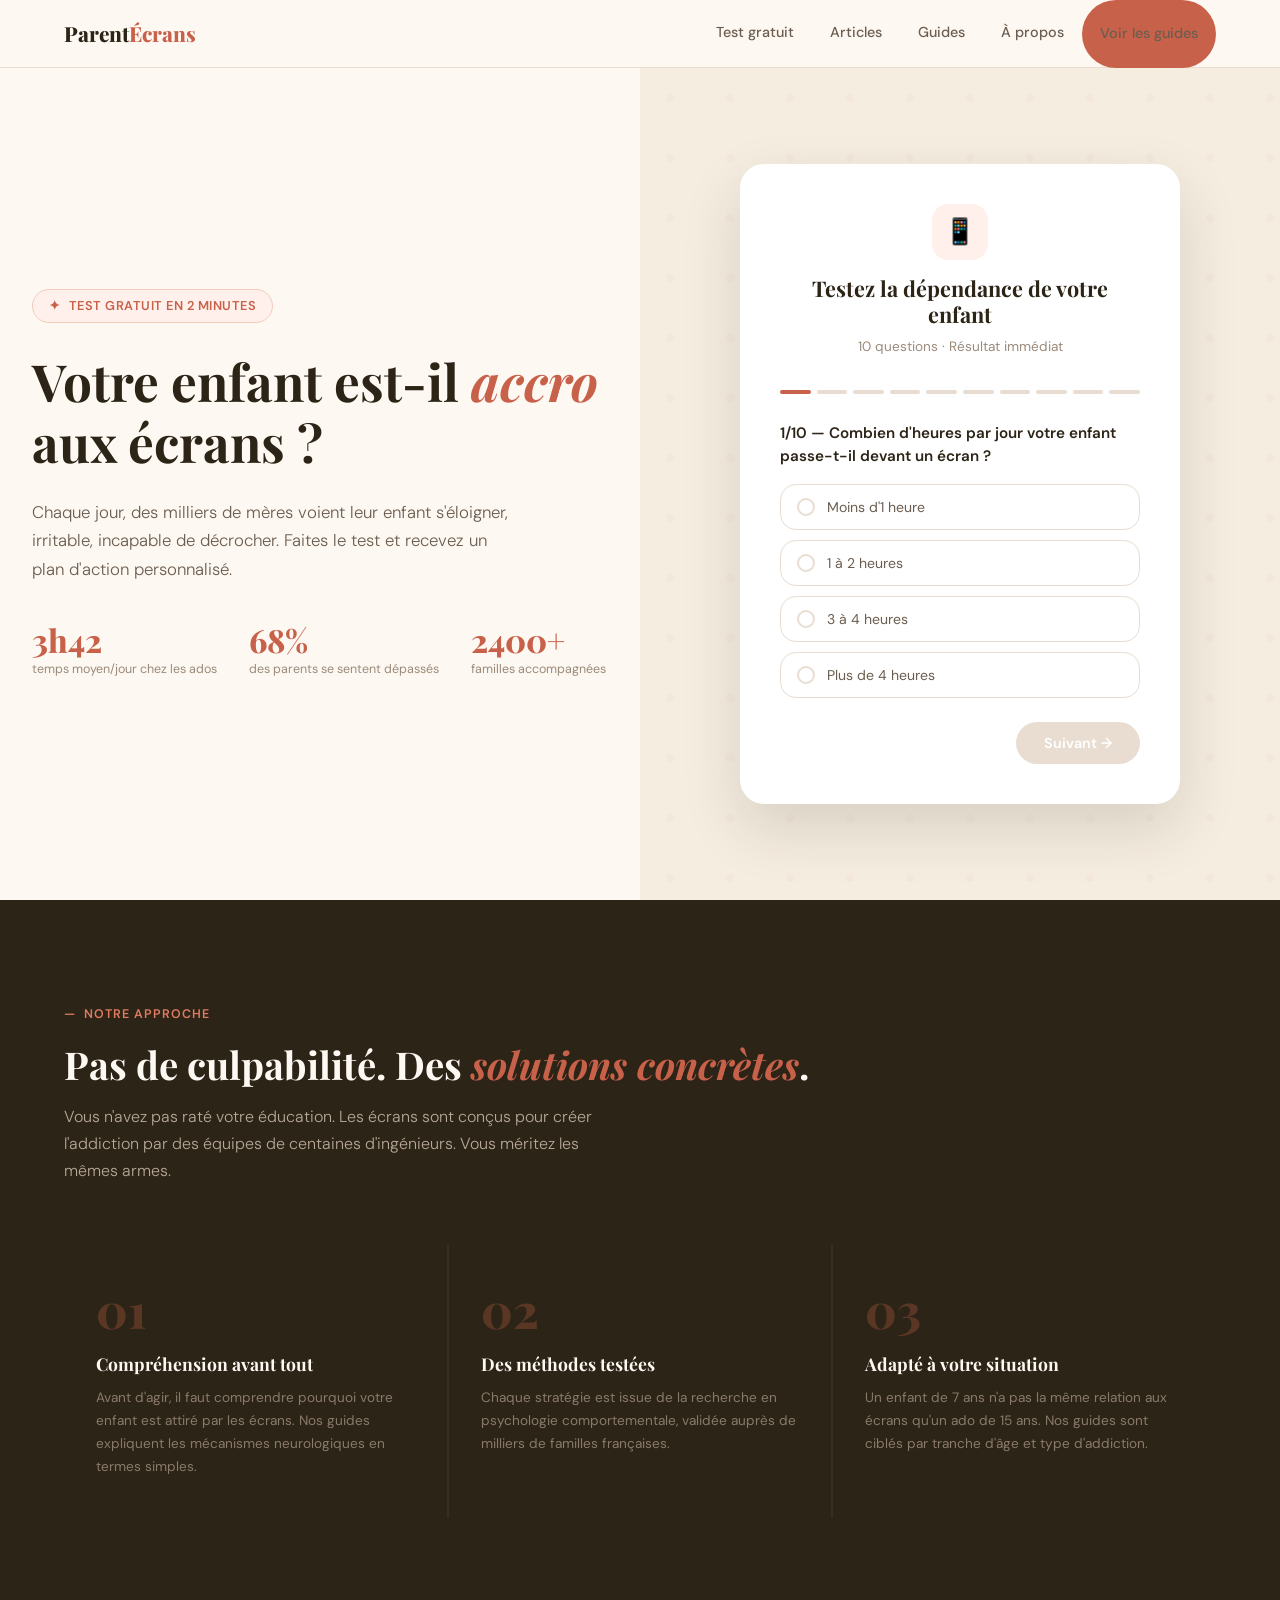
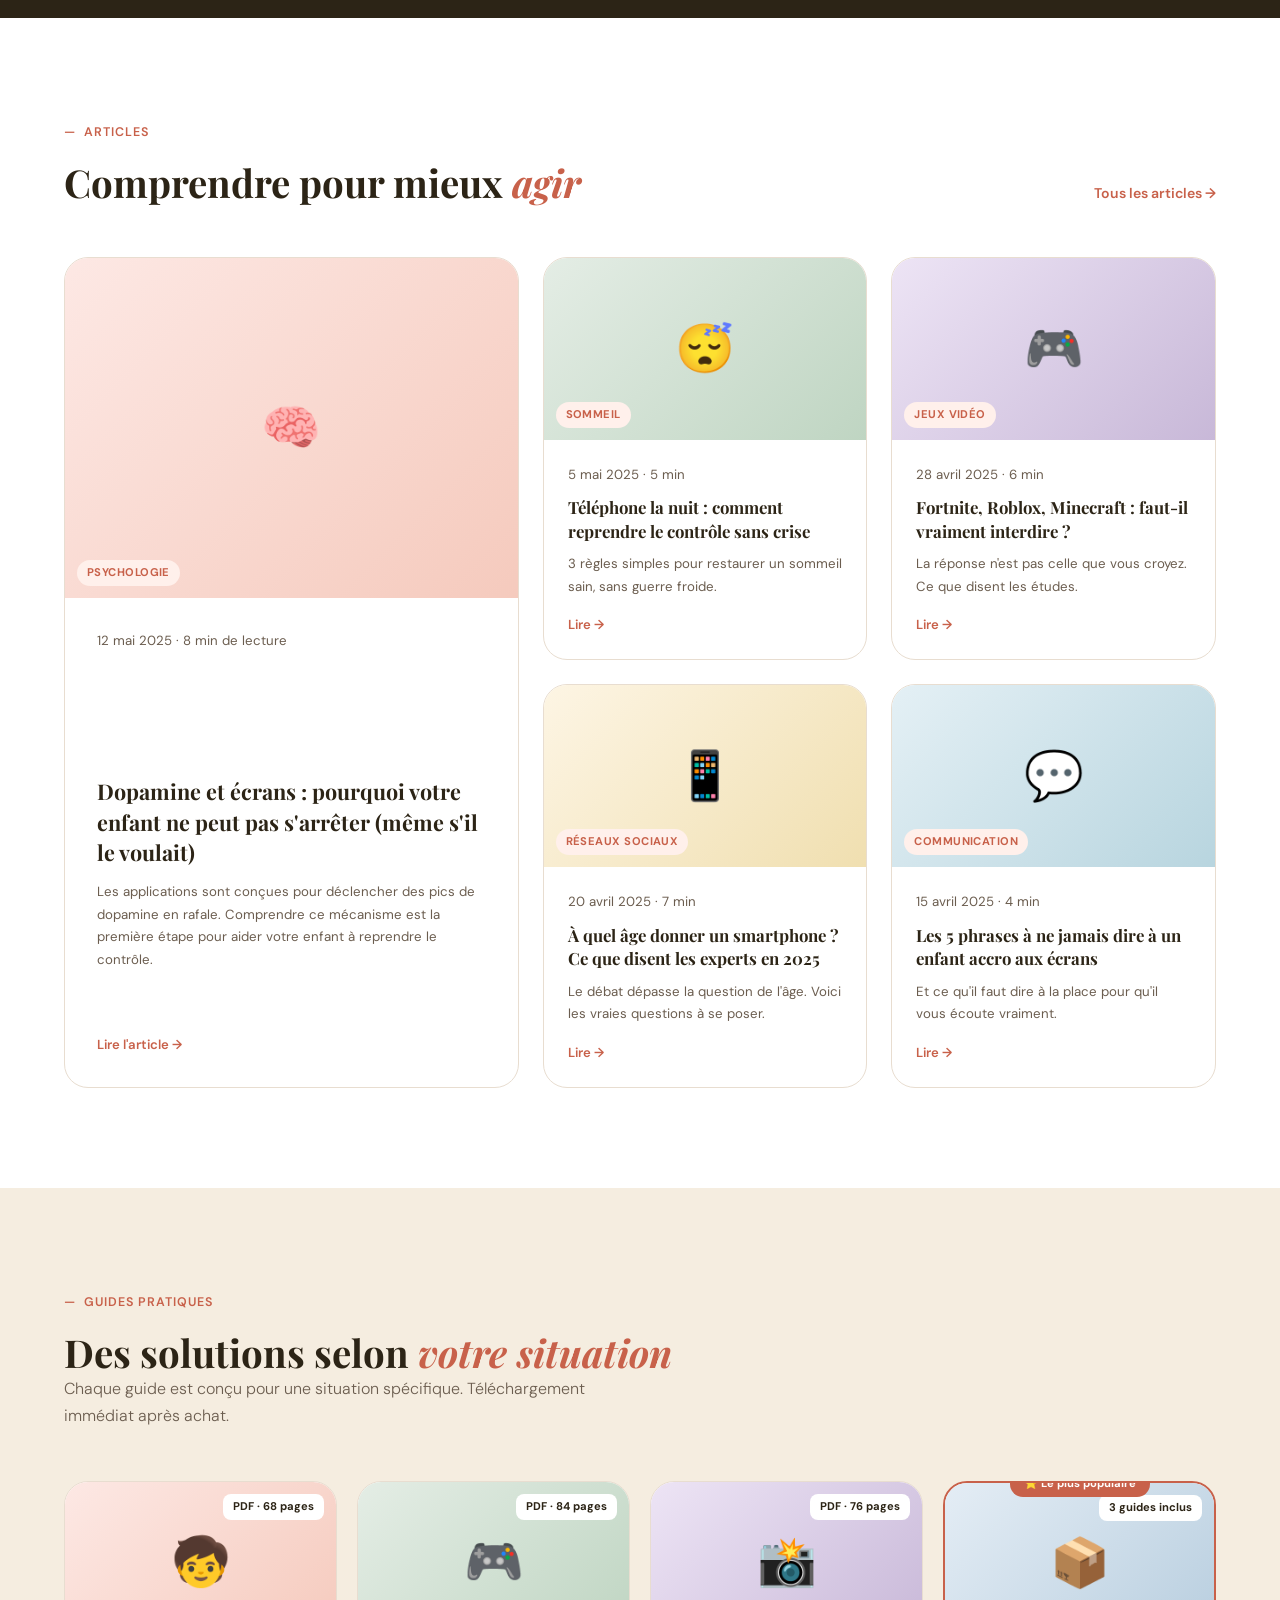
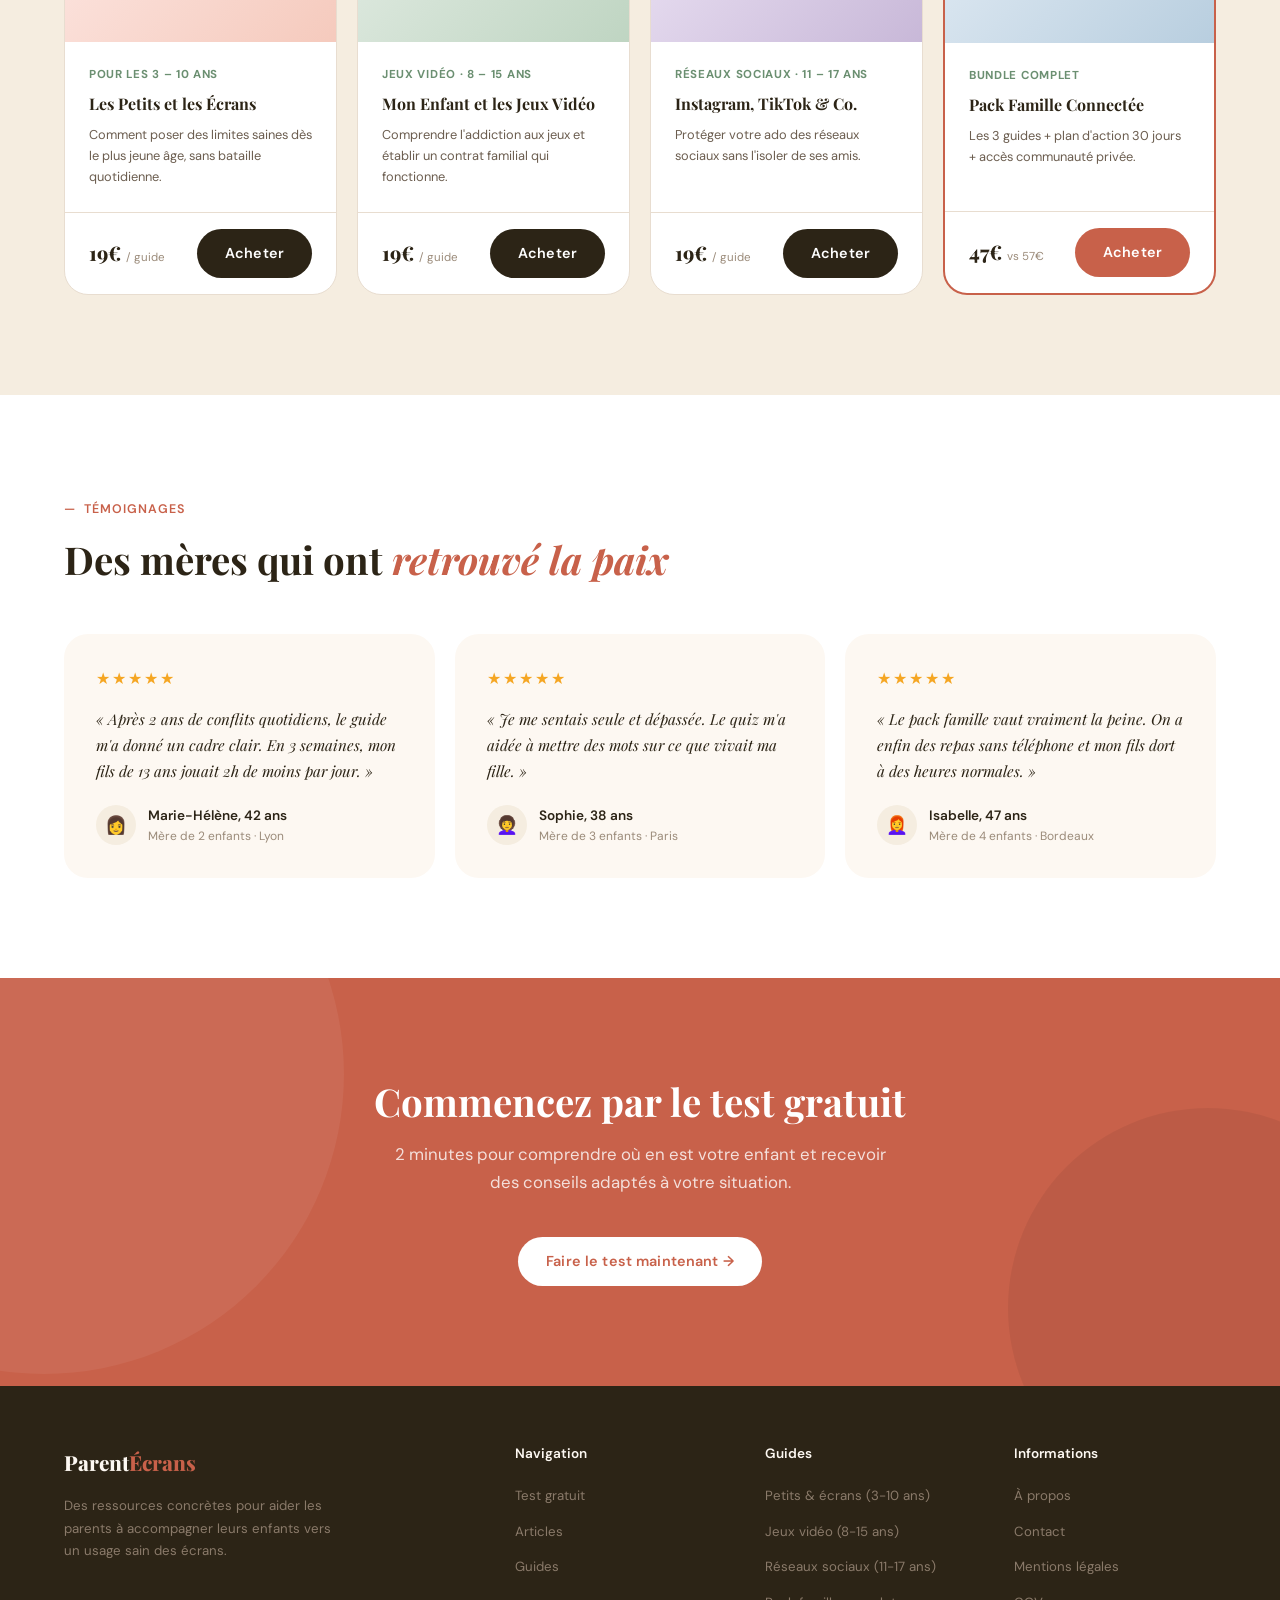
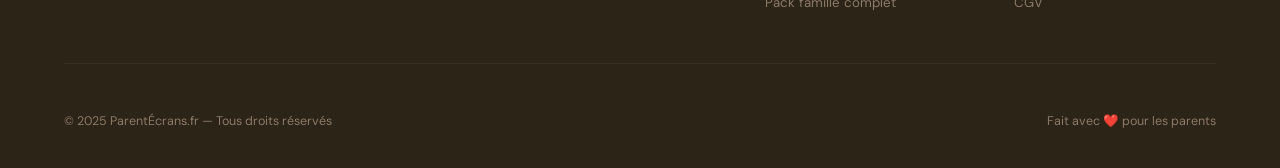
==== parentecrans/index.html @ 890cfe17 "Add files via upload" ====
<!DOCTYPE html>
<html lang="fr">
<head>
  <meta charset="UTF-8">
  <meta name="viewport" content="width=device-width, initial-scale=1.0">
  <title>ParentEcrans.fr – Aidez votre enfant à décrocher des écrans</title>
  <meta name="description" content="Votre enfant passe trop de temps devant les écrans ? Faites le test gratuit et découvrez nos guides pratiques pour retrouver l'équilibre en famille.">
  <link rel="stylesheet" href="css/global.css">
  <link rel="stylesheet" href="css/home.css">
</head>
<body>

<!-- NAV -->
<nav class="nav">
  <a href="index.html" class="nav__logo">Parent<span>Écrans</span></a>
  <ul class="nav__links">
    <li><a href="#quiz">Test gratuit</a></li>
    <li><a href="pages/articles.html">Articles</a></li>
    <li><a href="pages/boutique.html">Guides</a></li>
    <li><a href="pages/a-propos.html">À propos</a></li>
    <li><a href="pages/boutique.html" class="nav__cta">Voir les guides</a></li>
  </ul>
  <button class="nav__burger" aria-label="Menu">
    <span></span><span></span><span></span>
  </button>
</nav>

<!-- HERO -->
<section class="hero" id="quiz">
  <div class="hero__left animate-up">
    <div class="hero__badge">Test gratuit en 2 minutes</div>
    <h1>Votre enfant est-il <em>accro</em> aux écrans ?</h1>
    <p class="hero__sub">Chaque jour, des milliers de mères voient leur enfant s'éloigner, irritable, incapable de décrocher. Faites le test et recevez un plan d'action personnalisé.</p>
    <div class="hero__stats">
      <div>
        <span class="stat__num">3h42</span>
        <span class="stat__label">temps moyen/jour chez les ados</span>
      </div>
      <div>
        <span class="stat__num">68%</span>
        <span class="stat__label">des parents se sentent dépassés</span>
      </div>
      <div>
        <span class="stat__num">2400+</span>
        <span class="stat__label">familles accompagnées</span>
      </div>
    </div>
  </div>

  <div class="hero__right">
    <div class="quiz-card">
      <div class="quiz-card__header">
        <div class="quiz-card__icon">📱</div>
        <h2>Testez la dépendance de votre enfant</h2>
        <p>10 questions · Résultat immédiat</p>
      </div>

      <!-- Progress -->
      <div class="quiz-progress" id="quiz-progress">
        <div class="quiz-progress__bar quiz-progress__bar--active"></div>
        <div class="quiz-progress__bar"></div>
        <div class="quiz-progress__bar"></div>
        <div class="quiz-progress__bar"></div>
        <div class="quiz-progress__bar"></div>
        <div class="quiz-progress__bar"></div>
        <div class="quiz-progress__bar"></div>
        <div class="quiz-progress__bar"></div>
        <div class="quiz-progress__bar"></div>
        <div class="quiz-progress__bar"></div>
      </div>

      <div id="quiz-steps-wrap">

        <!-- Q1 -->
        <div class="quiz-step quiz-step--active" data-q="0">
          <p class="quiz-question">1/10 — Combien d'heures par jour votre enfant passe-t-il devant un écran ?</p>
          <div class="quiz-options">
            <button class="quiz-option" data-score="0"><div class="quiz-option__dot"></div>Moins d'1 heure</button>
            <button class="quiz-option" data-score="1"><div class="quiz-option__dot"></div>1 à 2 heures</button>
            <button class="quiz-option" data-score="2"><div class="quiz-option__dot"></div>3 à 4 heures</button>
            <button class="quiz-option" data-score="3"><div class="quiz-option__dot"></div>Plus de 4 heures</button>
          </div>
          <div class="quiz-nav">
            <span></span>
            <button class="quiz-btn-next" disabled>Suivant →</button>
          </div>
        </div>

        <!-- Q2 -->
        <div class="quiz-step" data-q="1">
          <p class="quiz-question">2/10 — Réagit-il mal (colère, pleurs) quand vous lui demandez d'arrêter ?</p>
          <div class="quiz-options">
            <button class="quiz-option" data-score="0"><div class="quiz-option__dot"></div>Jamais</button>
            <button class="quiz-option" data-score="1"><div class="quiz-option__dot"></div>Parfois</button>
            <button class="quiz-option" data-score="2"><div class="quiz-option__dot"></div>Souvent</button>
            <button class="quiz-option" data-score="3"><div class="quiz-option__dot"></div>Systématiquement</button>
          </div>
          <div class="quiz-nav">
            <button class="quiz-btn-prev">← Retour</button>
            <button class="quiz-btn-next" disabled>Suivant →</button>
          </div>
        </div>

        <!-- Q3 -->
        <div class="quiz-step" data-q="2">
          <p class="quiz-question">3/10 — A-t-il du mal à s'occuper sans écran le week-end ?</p>
          <div class="quiz-options">
            <button class="quiz-option" data-score="0"><div class="quiz-option__dot"></div>Non, il trouve facilement</button>
            <button class="quiz-option" data-score="1"><div class="quiz-option__dot"></div>Un peu, après quelques minutes</button>
            <button class="quiz-option" data-score="2"><div class="quiz-option__dot"></div>Oui, il s'ennuie rapidement</button>
            <button class="quiz-option" data-score="3"><div class="quiz-option__dot"></div>C'est impossible sans conflit</button>
          </div>
          <div class="quiz-nav">
            <button class="quiz-btn-prev">← Retour</button>
            <button class="quiz-btn-next" disabled>Suivant →</button>
          </div>
        </div>

        <!-- Q4 -->
        <div class="quiz-step" data-q="3">
          <p class="quiz-question">4/10 — Son sommeil a-t-il changé depuis qu'il utilise beaucoup les écrans ?</p>
          <div class="quiz-options">
            <button class="quiz-option" data-score="0"><div class="quiz-option__dot"></div>Non, il dort bien</button>
            <button class="quiz-option" data-score="1"><div class="quiz-option__dot"></div>Il se couche un peu plus tard</button>
            <button class="quiz-option" data-score="2"><div class="quiz-option__dot"></div>Il dort mal, se couche trop tard</button>
            <button class="quiz-option" data-score="3"><div class="quiz-option__dot"></div>Il cache son téléphone la nuit</button>
          </div>
          <div class="quiz-nav">
            <button class="quiz-btn-prev">← Retour</button>
            <button class="quiz-btn-next" disabled>Suivant →</button>
          </div>
        </div>

        <!-- Q5 -->
        <div class="quiz-step" data-q="4">
          <p class="quiz-question">5/10 — Utilise-t-il les écrans en cachette ?</p>
          <div class="quiz-options">
            <button class="quiz-option" data-score="0"><div class="quiz-option__dot"></div>Non</button>
            <button class="quiz-option" data-score="1"><div class="quiz-option__dot"></div>Je ne sais pas</button>
            <button class="quiz-option" data-score="2"><div class="quiz-option__dot"></div>Oui, parfois</button>
            <button class="quiz-option" data-score="3"><div class="quiz-option__dot"></div>Oui, souvent</button>
          </div>
          <div class="quiz-nav">
            <button class="quiz-btn-prev">← Retour</button>
            <button class="quiz-btn-next" disabled>Suivant →</button>
          </div>
        </div>

        <!-- Q6 -->
        <div class="quiz-step" data-q="5">
          <p class="quiz-question">6/10 — Ses résultats scolaires ont-ils baissé ?</p>
          <div class="quiz-options">
            <button class="quiz-option" data-score="0"><div class="quiz-option__dot"></div>Non, aucun changement</button>
            <button class="quiz-option" data-score="1"><div class="quiz-option__dot"></div>Légère baisse</button>
            <button class="quiz-option" data-score="2"><div class="quiz-option__dot"></div>Baisse notable</button>
            <button class="quiz-option" data-score="3"><div class="quiz-option__dot"></div>Il ne fait plus ses devoirs</button>
          </div>
          <div class="quiz-nav">
            <button class="quiz-btn-prev">← Retour</button>
            <button class="quiz-btn-next" disabled>Suivant →</button>
          </div>
        </div>

        <!-- Q7 -->
        <div class="quiz-step" data-q="6">
          <p class="quiz-question">7/10 — A-t-il abandonné des activités qu'il aimait ?</p>
          <div class="quiz-options">
            <button class="quiz-option" data-score="0"><div class="quiz-option__dot"></div>Non</button>
            <button class="quiz-option" data-score="1"><div class="quiz-option__dot"></div>Un peu moins d'activités</button>
            <button class="quiz-option" data-score="2"><div class="quiz-option__dot"></div>Oui, plusieurs abandonnées</button>
            <button class="quiz-option" data-score="3"><div class="quiz-option__dot"></div>Il ne fait plus que les écrans</button>
          </div>
          <div class="quiz-nav">
            <button class="quiz-btn-prev">← Retour</button>
            <button class="quiz-btn-next" disabled>Suivant →</button>
          </div>
        </div>

        <!-- Q8 -->
        <div class="quiz-step" data-q="7">
          <p class="quiz-question">8/10 — Son humeur est-elle influencée par le temps d'écran ?</p>
          <div class="quiz-options">
            <button class="quiz-option" data-score="0"><div class="quiz-option__dot"></div>Non</button>
            <button class="quiz-option" data-score="1"><div class="quiz-option__dot"></div>Légèrement</button>
            <button class="quiz-option" data-score="2"><div class="quiz-option__dot"></div>Oui, irritable sans écran</button>
            <button class="quiz-option" data-score="3"><div class="quiz-option__dot"></div>Anxieux ou déprimé sans écran</button>
          </div>
          <div class="quiz-nav">
            <button class="quiz-btn-prev">← Retour</button>
            <button class="quiz-btn-next" disabled>Suivant →</button>
          </div>
        </div>

        <!-- Q9 -->
        <div class="quiz-step" data-q="8">
          <p class="quiz-question">9/10 — Avez-vous essayé de limiter le temps d'écran sans succès ?</p>
          <div class="quiz-options">
            <button class="quiz-option" data-score="0"><div class="quiz-option__dot"></div>Non, pas nécessaire</button>
            <button class="quiz-option" data-score="1"><div class="quiz-option__dot"></div>Oui, avec quelques tensions</button>
            <button class="quiz-option" data-score="2"><div class="quiz-option__dot"></div>Oui, sans succès durable</button>
            <button class="quiz-option" data-score="3"><div class="quiz-option__dot"></div>Oui, c'est devenu invivable</button>
          </div>
          <div class="quiz-nav">
            <button class="quiz-btn-prev">← Retour</button>
            <button class="quiz-btn-next" disabled>Suivant →</button>
          </div>
        </div>

        <!-- Q10 -->
        <div class="quiz-step" data-q="9">
          <p class="quiz-question">10/10 — Quel âge a votre enfant ?</p>
          <div class="quiz-options">
            <button class="quiz-option" data-score="0"><div class="quiz-option__dot"></div>Moins de 6 ans</button>
            <button class="quiz-option" data-score="1"><div class="quiz-option__dot"></div>6 à 10 ans</button>
            <button class="quiz-option" data-score="1"><div class="quiz-option__dot"></div>11 à 14 ans</button>
            <button class="quiz-option" data-score="1"><div class="quiz-option__dot"></div>15 ans et plus</button>
          </div>
          <div class="quiz-nav">
            <button class="quiz-btn-prev">← Retour</button>
            <button class="quiz-btn-next" disabled>Voir mon résultat →</button>
          </div>
        </div>

      </div><!-- /quiz-steps-wrap -->

      <!-- EMAIL STEP -->
      <div class="quiz-email" id="quiz-email-step">
        <div class="quiz-result-preview">
          <div class="quiz-result-preview__level">
            <div class="result-dot" id="result-dot"></div>
            <span class="result-label" id="result-label"></span>
          </div>
          <p class="result-desc" id="result-desc"></p>
        </div>
        <label class="quiz-email__label">Recevez votre analyse complète + conseils personnalisés</label>
        <input type="email" class="quiz-email__input" id="quiz-email-input" placeholder="votre@email.fr">
        <button class="quiz-btn-submit" onclick="submitQuizEmail()">Recevoir mon résultat gratuit →</button>
        <p class="quiz-privacy">🔒 Vos données sont protégées. Zéro spam, désabonnement en 1 clic.</p>
      </div>

      <!-- SUCCESS -->
      <div class="quiz-success" id="quiz-success">
        <div class="quiz-success__icon">✉️</div>
        <h3>C'est parti !</h3>
        <p>Votre résultat est en route. Vérifiez votre boîte mail dans quelques instants.</p>
      </div>

    </div><!-- /quiz-card -->
  </div><!-- /hero__right -->
</section>

<!-- POURQUOI NOUS -->
<section class="section section--dark">
  <div class="section-label" style="color:var(--terracotta-light)">Notre approche</div>
  <h2 style="color:var(--cream);margin-bottom:16px;">Pas de culpabilité. Des <em>solutions concrètes</em>.</h2>
  <p class="section-intro" style="color:#B8A898;margin-bottom:0;">Vous n'avez pas raté votre éducation. Les écrans sont conçus pour créer l'addiction par des équipes de centaines d'ingénieurs. Vous méritez les mêmes armes.</p>
  <div class="why__grid">
    <div class="why__item">
      <div class="why__num">01</div>
      <h3>Compréhension avant tout</h3>
      <p>Avant d'agir, il faut comprendre pourquoi votre enfant est attiré par les écrans. Nos guides expliquent les mécanismes neurologiques en termes simples.</p>
    </div>
    <div class="why__item">
      <div class="why__num">02</div>
      <h3>Des méthodes testées</h3>
      <p>Chaque stratégie est issue de la recherche en psychologie comportementale, validée auprès de milliers de familles françaises.</p>
    </div>
    <div class="why__item">
      <div class="why__num">03</div>
      <h3>Adapté à votre situation</h3>
      <p>Un enfant de 7 ans n'a pas la même relation aux écrans qu'un ado de 15 ans. Nos guides sont ciblés par tranche d'âge et type d'addiction.</p>
    </div>
  </div>
</section>

<!-- ARTICLES -->
<section class="section section--white">
  <div class="section__header">
    <div>
      <div class="section-label">Articles</div>
      <h2>Comprendre pour mieux <em>agir</em></h2>
    </div>
    <a href="pages/articles.html" class="see-all">Tous les articles →</a>
  </div>
  <div class="articles__grid">
    <a class="article-card article-card--featured" href="#">
      <div class="article-card__img" style="background:linear-gradient(135deg,#FDE8E4,#F5CABD);">
        🧠
        <span class="tag">Psychologie</span>
      </div>
      <div class="article-card__body">
        <p class="article-card__meta">12 mai 2025 · 8 min de lecture</p>
        <h3>Dopamine et écrans : pourquoi votre enfant ne peut pas s'arrêter (même s'il le voulait)</h3>
        <p>Les applications sont conçues pour déclencher des pics de dopamine en rafale. Comprendre ce mécanisme est la première étape pour aider votre enfant à reprendre le contrôle.</p>
        <span class="article-card__read">Lire l'article →</span>
      </div>
    </a>
    <a class="article-card" href="#">
      <div class="article-card__img" style="background:linear-gradient(135deg,#E4EDE5,#BFD5C2);">
        😴<span class="tag">Sommeil</span>
      </div>
      <div class="article-card__body">
        <p class="article-card__meta">5 mai 2025 · 5 min</p>
        <h3>Téléphone la nuit : comment reprendre le contrôle sans crise</h3>
        <p>3 règles simples pour restaurer un sommeil sain, sans guerre froide.</p>
        <span class="article-card__read">Lire →</span>
      </div>
    </a>
    <a class="article-card" href="#">
      <div class="article-card__img" style="background:linear-gradient(135deg,#EDE4F5,#C8B8D8);">
        🎮<span class="tag">Jeux vidéo</span>
      </div>
      <div class="article-card__body">
        <p class="article-card__meta">28 avril 2025 · 6 min</p>
        <h3>Fortnite, Roblox, Minecraft : faut-il vraiment interdire ?</h3>
        <p>La réponse n'est pas celle que vous croyez. Ce que disent les études.</p>
        <span class="article-card__read">Lire →</span>
      </div>
    </a>
    <a class="article-card" href="#">
      <div class="article-card__img" style="background:linear-gradient(135deg,#FDF5E4,#F0DFB0);">
        📱<span class="tag">Réseaux sociaux</span>
      </div>
      <div class="article-card__body">
        <p class="article-card__meta">20 avril 2025 · 7 min</p>
        <h3>À quel âge donner un smartphone ? Ce que disent les experts en 2025</h3>
        <p>Le débat dépasse la question de l'âge. Voici les vraies questions à se poser.</p>
        <span class="article-card__read">Lire →</span>
      </div>
    </a>
    <a class="article-card" href="#">
      <div class="article-card__img" style="background:linear-gradient(135deg,#E4F0F5,#B8D5DF);">
        💬<span class="tag">Communication</span>
      </div>
      <div class="article-card__body">
        <p class="article-card__meta">15 avril 2025 · 4 min</p>
        <h3>Les 5 phrases à ne jamais dire à un enfant accro aux écrans</h3>
        <p>Et ce qu'il faut dire à la place pour qu'il vous écoute vraiment.</p>
        <span class="article-card__read">Lire →</span>
      </div>
    </a>
  </div>
</section>

<!-- GUIDES -->
<section class="section section--warm">
  <div class="section-label">Guides pratiques</div>
  <h2>Des solutions selon <em>votre situation</em></h2>
  <p class="section-intro">Chaque guide est conçu pour une situation spécifique. Téléchargement immédiat après achat.</p>
  <div class="guides__grid">
    <div class="guide-card">
      <div class="guide-card__cover guide-card__cover--1">
        🧒
        <span class="guide-card__badge">PDF · 68 pages</span>
      </div>
      <div class="guide-card__body">
        <div class="guide-card__level">Pour les 3 – 10 ans</div>
        <h3>Les Petits et les Écrans</h3>
        <p>Comment poser des limites saines dès le plus jeune âge, sans bataille quotidienne.</p>
      </div>
      <div class="guide-card__footer">
        <div class="guide-card__price">19€ <small>/ guide</small></div>
        <a href="VOTRE_LIEN_STRIPE_GUIDE1" class="btn btn-dark">Acheter</a>
      </div>
    </div>
    <div class="guide-card">
      <div class="guide-card__cover guide-card__cover--2">
        🎮
        <span class="guide-card__badge">PDF · 84 pages</span>
      </div>
      <div class="guide-card__body">
        <div class="guide-card__level">Jeux vidéo · 8 – 15 ans</div>
        <h3>Mon Enfant et les Jeux Vidéo</h3>
        <p>Comprendre l'addiction aux jeux et établir un contrat familial qui fonctionne.</p>
      </div>
      <div class="guide-card__footer">
        <div class="guide-card__price">19€ <small>/ guide</small></div>
        <a href="VOTRE_LIEN_STRIPE_GUIDE2" class="btn btn-dark">Acheter</a>
      </div>
    </div>
    <div class="guide-card">
      <div class="guide-card__cover guide-card__cover--3">
        📸
        <span class="guide-card__badge">PDF · 76 pages</span>
      </div>
      <div class="guide-card__body">
        <div class="guide-card__level">Réseaux sociaux · 11 – 17 ans</div>
        <h3>Instagram, TikTok & Co.</h3>
        <p>Protéger votre ado des réseaux sociaux sans l'isoler de ses amis.</p>
      </div>
      <div class="guide-card__footer">
        <div class="guide-card__price">19€ <small>/ guide</small></div>
        <a href="VOTRE_LIEN_STRIPE_GUIDE3" class="btn btn-dark">Acheter</a>
      </div>
    </div>
    <div class="guide-card guide-card--featured">
      <div class="guide-card__cover guide-card__cover--4">
        📦
        <span class="guide-card__badge">3 guides inclus</span>
      </div>
      <div class="guide-card__body">
        <div class="guide-card__level">Bundle complet</div>
        <h3>Pack Famille Connectée</h3>
        <p>Les 3 guides + plan d'action 30 jours + accès communauté privée.</p>
      </div>
      <div class="guide-card__footer">
        <div class="guide-card__price">47€ <small>vs 57€</small></div>
        <a href="VOTRE_LIEN_STRIPE_BUNDLE" class="btn btn-primary">Acheter</a>
      </div>
    </div>
  </div>
</section>

<!-- TÉMOIGNAGES -->
<section class="section section--white">
  <div class="section-label">Témoignages</div>
  <h2>Des mères qui ont <em>retrouvé la paix</em></h2>
  <div class="testimonials__grid">
    <div class="testi-card">
      <div class="testi-card__stars">★★★★★</div>
      <p class="testi-card__text">« Après 2 ans de conflits quotidiens, le guide m'a donné un cadre clair. En 3 semaines, mon fils de 13 ans jouait 2h de moins par jour. »</p>
      <div class="testi-card__author">
        <div class="testi-card__avatar">👩</div>
        <div>
          <div class="testi-card__name">Marie-Hélène, 42 ans</div>
          <div class="testi-card__info">Mère de 2 enfants · Lyon</div>
        </div>
      </div>
    </div>
    <div class="testi-card">
      <div class="testi-card__stars">★★★★★</div>
      <p class="testi-card__text">« Je me sentais seule et dépassée. Le quiz m'a aidée à mettre des mots sur ce que vivait ma fille. »</p>
      <div class="testi-card__author">
        <div class="testi-card__avatar">👩‍🦱</div>
        <div>
          <div class="testi-card__name">Sophie, 38 ans</div>
          <div class="testi-card__info">Mère de 3 enfants · Paris</div>
        </div>
      </div>
    </div>
    <div class="testi-card">
      <div class="testi-card__stars">★★★★★</div>
      <p class="testi-card__text">« Le pack famille vaut vraiment la peine. On a enfin des repas sans téléphone et mon fils dort à des heures normales. »</p>
      <div class="testi-card__author">
        <div class="testi-card__avatar">👩‍🦰</div>
        <div>
          <div class="testi-card__name">Isabelle, 47 ans</div>
          <div class="testi-card__info">Mère de 4 enfants · Bordeaux</div>
        </div>
      </div>
    </div>
  </div>
</section>

<!-- CTA FINAL -->
<section class="cta-final">
  <h2>Commencez par le test gratuit</h2>
  <p>2 minutes pour comprendre où en est votre enfant et recevoir des conseils adaptés à votre situation.</p>
  <a href="#quiz" class="btn btn-white">Faire le test maintenant →</a>
</section>

<!-- FOOTER -->
<footer class="footer">
  <div class="footer__top">
    <div class="footer__brand">
      <a href="index.html" class="footer__logo">Parent<span>Écrans</span></a>
      <p>Des ressources concrètes pour aider les parents à accompagner leurs enfants vers un usage sain des écrans.</p>
    </div>
    <div class="footer__col">
      <h4>Navigation</h4>
      <ul>
        <li><a href="#quiz">Test gratuit</a></li>
        <li><a href="pages/articles.html">Articles</a></li>
        <li><a href="pages/boutique.html">Guides</a></li>
      </ul>
    </div>
    <div class="footer__col">
      <h4>Guides</h4>
      <ul>
        <li><a href="#">Petits & écrans (3-10 ans)</a></li>
        <li><a href="#">Jeux vidéo (8-15 ans)</a></li>
        <li><a href="#">Réseaux sociaux (11-17 ans)</a></li>
        <li><a href="#">Pack famille complet</a></li>
      </ul>
    </div>
    <div class="footer__col">
      <h4>Informations</h4>
      <ul>
        <li><a href="pages/a-propos.html">À propos</a></li>
        <li><a href="pages/contact.html">Contact</a></li>
        <li><a href="#">Mentions légales</a></li>
        <li><a href="#">CGV</a></li>
      </ul>
    </div>
  </div>
  <div class="footer__bottom">
    <span>© 2025 ParentÉcrans.fr — Tous droits réservés</span>
    <span>Fait avec ❤️ pour les parents</span>
  </div>
</footer>

<script src="js/main.js"></script>
</body>
</html>
---- parentecrans/css/global.css ----
/* ============================================================
   GLOBAL.CSS — ParentEcrans.fr
   Variables, reset, typographie, nav, footer, utilitaires
   ============================================================ */

@import url('https://fonts.googleapis.com/css2?family=Playfair+Display:ital,wght@0,600;0,800;1,600&family=DM+Sans:wght@300;400;500;600&display=swap');

/* ── VARIABLES ── */
:root {
  --cream:            #FDF8F2;
  --warm:             #F5EDE0;
  --terracotta:       #C8614A;
  --terracotta-light: #E07B62;
  --sage:             #6B8F71;
  --sage-light:       #8FAF95;
  --dark:             #2C2416;
  --mid:              #6B5D4F;
  --light-text:       #9B8B7A;
  --border:           #E8DDD0;

  --font-display: 'Playfair Display', serif;
  --font-body:    'DM Sans', sans-serif;

  --radius-sm:  8px;
  --radius-md:  16px;
  --radius-lg:  24px;
  --radius-xl:  32px;
  --radius-pill: 100px;

  --shadow-sm:  0 4px 12px rgba(44,36,22,.06);
  --shadow-md:  0 12px 32px rgba(44,36,22,.10);
  --shadow-lg:  0 24px 60px rgba(44,36,22,.14);

  --transition: 0.2s ease;
}

/* ── RESET ── */
*, *::before, *::after { margin: 0; padding: 0; box-sizing: border-box; }

html { scroll-behavior: smooth; }

body {
  font-family: var(--font-body);
  background: var(--cream);
  color: var(--dark);
  line-height: 1.6;
  overflow-x: hidden;
}

img { display: block; max-width: 100%; }
a { text-decoration: none; color: inherit; }
button { cursor: pointer; font-family: var(--font-body); }
ul, ol { list-style: none; }

/* ── TYPOGRAPHIE ── */
h1, h2, h3, h4 {
  font-family: var(--font-display);
  line-height: 1.2;
  color: var(--dark);
}

h1 { font-size: clamp(2.2rem, 4vw, 3.4rem); }
h2 { font-size: clamp(1.8rem, 3vw, 2.6rem); }
h3 { font-size: clamp(1rem, 2vw, 1.2rem); }

em { color: var(--terracotta); font-style: italic; }

/* ── UTILITAIRES ── */
.section-label {
  display: inline-flex;
  align-items: center;
  gap: 8px;
  color: var(--terracotta);
  font-size: 0.78rem;
  font-weight: 600;
  letter-spacing: 0.08em;
  text-transform: uppercase;
  margin-bottom: 16px;
}
.section-label::before { content: "—"; }

.section-intro {
  font-size: 1rem;
  color: var(--mid);
  line-height: 1.7;
  max-width: 560px;
  font-weight: 300;
}

.tag {
  display: inline-block;
  background: #FFF0EB;
  color: var(--terracotta);
  font-size: 0.7rem;
  font-weight: 700;
  padding: 4px 10px;
  border-radius: var(--radius-pill);
  letter-spacing: 0.04em;
  text-transform: uppercase;
}

/* ── BOUTONS ── */
.btn {
  display: inline-block;
  padding: 13px 28px;
  border-radius: var(--radius-pill);
  font-size: 0.9rem;
  font-weight: 600;
  border: none;
  transition: background var(--transition), transform var(--transition), box-shadow var(--transition);
  letter-spacing: 0.01em;
}
.btn:hover { transform: translateY(-2px); }

.btn-primary {
  background: var(--terracotta);
  color: white;
}
.btn-primary:hover {
  background: var(--terracotta-light);
  box-shadow: 0 8px 24px rgba(200,97,74,.35);
}

.btn-dark {
  background: var(--dark);
  color: white;
}
.btn-dark:hover { background: var(--terracotta); }

.btn-outline {
  background: transparent;
  color: white;
  border: 2px solid rgba(255,255,255,.4);
}
.btn-outline:hover { border-color: white; }

.btn-white {
  background: white;
  color: var(--terracotta);
}
.btn-white:hover {
  transform: translateY(-2px);
  box-shadow: 0 12px 32px rgba(0,0,0,.2);
}

/* ── NAV ── */
.nav {
  position: fixed;
  top: 0;
  width: 100%;
  z-index: 100;
  background: rgba(253,248,242,.92);
  backdrop-filter: blur(12px);
  border-bottom: 1px solid var(--border);
  padding: 0 5%;
  display: flex;
  align-items: center;
  justify-content: space-between;
  height: 68px;
  transition: box-shadow var(--transition);
}
.nav.scrolled { box-shadow: var(--shadow-sm); }

.nav__logo {
  font-family: var(--font-display);
  font-size: 1.3rem;
  font-weight: 800;
  color: var(--dark);
}
.nav__logo span { color: var(--terracotta); }

.nav__links {
  display: flex;
  gap: 0;
  align-items: center;
  height: 68px;
}
.nav__links li { height: 100%; display: flex; align-items: center; }

.nav__links a {
  color: var(--mid);
  font-size: 0.9rem;
  font-weight: 500;
  padding: 0 18px;
  height: 100%;
  display: flex;
  align-items: center;
  border-bottom: 2px solid transparent;
  transition: color var(--transition), border-color var(--transition);
}
.nav__links a:hover,
.nav__links a.active {
  color: var(--terracotta);
  border-bottom-color: var(--terracotta);
}

.nav__cta {
  background: var(--terracotta);
  color: white;
  padding: 10px 22px;
  border-radius: var(--radius-pill);
  font-size: 0.88rem;
  font-weight: 600;
  margin-left: 16px;
  transition: background var(--transition);
  border-bottom: none !important;
}
.nav__cta:hover { background: var(--terracotta-light) !important; color: white !important; }

.nav__burger {
  display: none;
  flex-direction: column;
  gap: 5px;
  background: none;
  border: none;
  padding: 4px;
}
.nav__burger span {
  display: block;
  width: 24px;
  height: 2px;
  background: var(--dark);
  transition: all var(--transition);
}

/* ── FOOTER ── */
.footer {
  background: var(--dark);
  color: #8A7A6A;
  padding: 60px 5% 36px;
}
.footer__top {
  display: grid;
  grid-template-columns: 2fr 1fr 1fr 1fr;
  gap: 48px;
  margin-bottom: 48px;
  padding-bottom: 48px;
  border-bottom: 1px solid #3A2E22;
}
.footer__brand p {
  font-size: 0.83rem;
  line-height: 1.7;
  max-width: 280px;
  margin-top: 16px;
}
.footer__logo {
  font-family: var(--font-display);
  font-size: 1.3rem;
  font-weight: 800;
  color: var(--cream);
}
.footer__logo span { color: var(--terracotta); }

.footer__col h4 {
  color: var(--cream);
  font-size: 0.85rem;
  font-weight: 600;
  font-family: var(--font-body);
  margin-bottom: 20px;
}
.footer__col ul {
  display: flex;
  flex-direction: column;
  gap: 10px;
}
.footer__col a {
  color: #8A7A6A;
  font-size: 0.83rem;
  transition: color var(--transition);
}
.footer__col a:hover { color: var(--cream); }

.footer__bottom {
  display: flex;
  justify-content: space-between;
  align-items: center;
  font-size: 0.78rem;
}

/* ── SECTIONS COMMUNES ── */
.section { padding: 100px 5%; }
.section--warm { background: var(--warm); }
.section--dark { background: var(--dark); }
.section--white { background: white; }

.section__header {
  display: flex;
  justify-content: space-between;
  align-items: flex-end;
  margin-bottom: 52px;
}
.section__header--center { text-align: center; justify-content: center; flex-direction: column; align-items: center; }

.see-all {
  color: var(--terracotta);
  font-size: 0.88rem;
  font-weight: 600;
  display: flex;
  align-items: center;
  gap: 6px;
  border-bottom: 1px solid transparent;
  transition: border-color var(--transition);
}
.see-all:hover { border-bottom-color: var(--terracotta); }

/* ── RESPONSIVE GLOBAL ── */
@media (max-width: 1024px) {
  .footer__top { grid-template-columns: 1fr 1fr; }
}

@media (max-width: 768px) {
  .nav__links { display: none; }
  .nav__burger { display: flex; }
  .section { padding: 70px 5%; }
  .footer__top { grid-template-columns: 1fr; gap: 32px; }
  .footer__bottom { flex-direction: column; gap: 8px; text-align: center; }
}

/* ── MOBILE NAV OPEN ── */
.nav__links.open {
  display: flex;
  flex-direction: column;
  position: fixed;
  top: 68px;
  left: 0;
  right: 0;
  background: var(--cream);
  padding: 20px 5%;
  border-bottom: 1px solid var(--border);
  height: auto;
  gap: 0;
  z-index: 99;
  box-shadow: var(--shadow-md);
}
.nav__links.open li { height: auto; }
.nav__links.open a {
  padding: 14px 0;
  border-bottom: 1px solid var(--border);
  width: 100%;
  height: auto;
}
.nav__links.open a:last-child { border-bottom: none; }
.nav__cta { margin-left: 0; }

/* ── ANIMATIONS ── */
@keyframes fadeUp {
  from { opacity: 0; transform: translateY(24px); }
  to   { opacity: 1; transform: translateY(0); }
}
@keyframes fadeIn {
  from { opacity: 0; }
  to   { opacity: 1; }
}

.animate-up { animation: fadeUp 0.6s ease forwards; }
.animate-in { animation: fadeIn 0.4s ease forwards; }
---- parentecrans/css/home.css ----
/* ============================================================
   HOME.CSS — Styles spécifiques à index.html
   ============================================================ */

/* ── HERO ── */
.hero {
  display: grid;
  grid-template-columns: 1fr 1fr;
  min-height: 100vh;
  padding-top: 68px;
}

.hero__left {
  padding: 80px 5% 80px 5%;
  display: flex;
  flex-direction: column;
  justify-content: center;
}

.hero__badge {
  display: inline-flex;
  align-items: center;
  gap: 8px;
  background: #FFF0EB;
  border: 1px solid #F5CABD;
  color: var(--terracotta);
  font-size: 0.8rem;
  font-weight: 600;
  padding: 6px 16px;
  border-radius: var(--radius-pill);
  margin-bottom: 28px;
  width: fit-content;
  letter-spacing: 0.04em;
  text-transform: uppercase;
}
.hero__badge::before { content: "✦"; }

.hero__left h1 { margin-bottom: 24px; }

.hero__sub {
  font-size: 1.05rem;
  color: var(--mid);
  line-height: 1.7;
  max-width: 480px;
  margin-bottom: 40px;
  font-weight: 300;
}

.hero__stats {
  display: flex;
  gap: 32px;
  margin-bottom: 0;
}
.stat__num {
  font-family: var(--font-display);
  font-size: 2rem;
  font-weight: 800;
  color: var(--terracotta);
  line-height: 1;
  display: block;
}
.stat__label {
  font-size: 0.78rem;
  color: var(--light-text);
  margin-top: 4px;
  display: block;
}

.hero__right {
  background: var(--warm);
  display: flex;
  align-items: center;
  justify-content: center;
  padding: 80px 5%;
  position: relative;
}
.hero__right::before {
  content: '';
  position: absolute;
  inset: 0;
  background: url("data:image/svg+xml,%3Csvg width='60' height='60' viewBox='0 0 60 60' xmlns='http://www.w3.org/2000/svg'%3E%3Ccircle cx='30' cy='30' r='4' fill='%23C8614A' fill-opacity='0.04'/%3E%3C/svg%3E");
  pointer-events: none;
}

/* ── QUIZ CARD ── */
.quiz-card {
  background: white;
  border-radius: var(--radius-lg);
  padding: 40px;
  box-shadow: var(--shadow-lg);
  max-width: 440px;
  width: 100%;
  position: relative;
  z-index: 2;
  animation: fadeUp 0.7s ease;
}

.quiz-card__header { text-align: center; margin-bottom: 32px; }
.quiz-card__icon {
  width: 56px;
  height: 56px;
  background: #FFF0EB;
  border-radius: 16px;
  display: flex;
  align-items: center;
  justify-content: center;
  font-size: 1.6rem;
  margin: 0 auto 16px;
}
.quiz-card__header h2 {
  font-size: 1.35rem;
  margin-bottom: 8px;
}
.quiz-card__header p {
  font-size: 0.85rem;
  color: var(--light-text);
}

/* Progress bar */
.quiz-progress {
  display: flex;
  gap: 6px;
  margin-bottom: 28px;
}
.quiz-progress__bar {
  height: 4px;
  flex: 1;
  border-radius: var(--radius-pill);
  background: var(--border);
  transition: background 0.3s;
}
.quiz-progress__bar--active { background: var(--terracotta); }
.quiz-progress__bar--done   { background: var(--sage); }

/* Steps */
.quiz-step { display: none; }
.quiz-step--active { display: block; animation: fadeIn 0.3s ease; }

.quiz-question {
  font-weight: 600;
  font-size: 0.95rem;
  color: var(--dark);
  margin-bottom: 16px;
  line-height: 1.5;
}

.quiz-options { display: flex; flex-direction: column; gap: 10px; }

.quiz-option {
  display: flex;
  align-items: center;
  gap: 12px;
  padding: 13px 16px;
  border-radius: var(--radius-md);
  border: 1.5px solid var(--border);
  cursor: pointer;
  transition: all var(--transition);
  font-size: 0.88rem;
  color: var(--mid);
  background: white;
  text-align: left;
  width: 100%;
}
.quiz-option:hover {
  border-color: var(--terracotta);
  background: #FFF7F5;
}
.quiz-option--selected {
  border-color: var(--terracotta);
  background: #FFF0EB;
  color: var(--dark);
  font-weight: 500;
}

.quiz-option__dot {
  width: 18px;
  height: 18px;
  border-radius: 50%;
  border: 2px solid var(--border);
  flex-shrink: 0;
  transition: all var(--transition);
}
.quiz-option--selected .quiz-option__dot {
  border-color: var(--terracotta);
  background: var(--terracotta);
  box-shadow: 0 0 0 3px #FFF0EB;
}

/* Nav buttons */
.quiz-nav {
  display: flex;
  justify-content: space-between;
  align-items: center;
  margin-top: 24px;
}
.quiz-btn-prev {
  background: none;
  border: none;
  color: var(--light-text);
  font-size: 0.85rem;
  cursor: pointer;
  display: flex;
  align-items: center;
  gap: 6px;
}
.quiz-btn-prev:hover { color: var(--mid); }

.quiz-btn-next {
  background: var(--terracotta);
  color: white;
  border: none;
  padding: 12px 28px;
  border-radius: var(--radius-pill);
  font-size: 0.9rem;
  font-weight: 600;
  transition: background var(--transition), transform var(--transition);
}
.quiz-btn-next:hover:not(:disabled) {
  background: var(--terracotta-light);
  transform: translateY(-1px);
}
.quiz-btn-next:disabled {
  background: var(--border);
  cursor: not-allowed;
}

/* Email step */
.quiz-email { display: none; }
.quiz-email--active { display: block; animation: fadeIn 0.3s ease; }

.quiz-result-preview {
  background: var(--warm);
  border-radius: var(--radius-md);
  padding: 16px 20px;
  margin-bottom: 20px;
}
.quiz-result-preview__level {
  display: flex;
  align-items: center;
  gap: 8px;
  margin-bottom: 6px;
}
.result-dot {
  width: 10px;
  height: 10px;
  border-radius: 50%;
  background: #F5A623;
  flex-shrink: 0;
}
.result-label { font-weight: 600; font-size: 0.88rem; }
.result-desc  { font-size: 0.8rem; color: var(--mid); line-height: 1.5; }

.quiz-email__label {
  font-size: 0.88rem;
  font-weight: 600;
  color: var(--dark);
  margin-bottom: 12px;
  display: block;
}
.quiz-email__input {
  width: 100%;
  padding: 13px 16px;
  border: 1.5px solid var(--border);
  border-radius: var(--radius-md);
  font-size: 0.9rem;
  font-family: var(--font-body);
  color: var(--dark);
  outline: none;
  margin-bottom: 10px;
  transition: border-color var(--transition);
}
.quiz-email__input:focus { border-color: var(--terracotta); }
.quiz-email__input::placeholder { color: var(--light-text); }

.quiz-btn-submit {
  width: 100%;
  background: var(--terracotta);
  color: white;
  border: none;
  padding: 14px;
  border-radius: var(--radius-md);
  font-size: 0.95rem;
  font-weight: 600;
  transition: background var(--transition);
}
.quiz-btn-submit:hover { background: var(--terracotta-light); }

.quiz-privacy {
  font-size: 0.72rem;
  color: var(--light-text);
  margin-top: 10px;
  text-align: center;
}

/* Success */
.quiz-success { display: none; text-align: center; padding: 24px 0; }
.quiz-success--active { display: block; }
.quiz-success__icon { font-size: 3rem; margin-bottom: 16px; }
.quiz-success h3 { font-size: 1.2rem; margin-bottom: 10px; }
.quiz-success p  { font-size: 0.85rem; color: var(--mid); line-height: 1.6; }

/* ── WHY SECTION ── */
.why__grid {
  display: grid;
  grid-template-columns: repeat(3, 1fr);
  gap: 2px;
  margin-top: 60px;
  background: #3A2E22;
  border-radius: 20px;
  overflow: hidden;
}
.why__item {
  background: #2C2416;
  padding: 40px 32px;
  transition: background var(--transition);
}
.why__item:hover { background: #352A1C; }
.why__num {
  font-family: var(--font-display);
  font-size: 3rem;
  font-weight: 800;
  color: var(--terracotta);
  opacity: 0.3;
  line-height: 1;
  margin-bottom: 20px;
}
.why__item h3 {
  font-size: 1.1rem;
  color: var(--cream);
  margin-bottom: 12px;
}
.why__item p { font-size: 0.85rem; color: #8A7A6A; line-height: 1.7; }

/* ── ARTICLES ── */
.articles__grid {
  display: grid;
  grid-template-columns: 1.4fr 1fr 1fr;
  gap: 24px;
}
.article-card {
  border-radius: var(--radius-lg);
  overflow: hidden;
  background: white;
  border: 1px solid var(--border);
  transition: transform var(--transition), box-shadow var(--transition);
  display: flex;
  flex-direction: column;
}
.article-card:hover {
  transform: translateY(-4px);
  box-shadow: var(--shadow-md);
}
.article-card--featured { grid-row: span 2; }

.article-card__img {
  background: var(--warm);
  aspect-ratio: 16/9;
  display: flex;
  align-items: center;
  justify-content: center;
  font-size: 3rem;
  position: relative;
}
.article-card--featured .article-card__img { aspect-ratio: 4/3; }

.article-card__img .tag {
  position: absolute;
  bottom: 12px;
  left: 12px;
}
.article-card__body { padding: 24px; flex: 1; display: flex; flex-direction: column; }
.article-card--featured .article-card__body { padding: 32px; }

.article-card__meta { font-size: 0.75rem; color: var(--light-text); margin-bottom: 10px; }
.article-card__body h3 {
  font-size: 1.05rem;
  line-height: 1.4;
  margin-bottom: 10px;
}
.article-card--featured .article-card__body h3 { font-size: 1.35rem; margin-bottom: 14px; }
.article-card__body p  { font-size: 0.83rem; color: var(--mid); line-height: 1.7; flex: 1; }
.article-card__read {
  margin-top: 16px;
  font-size: 0.82rem;
  font-weight: 600;
  color: var(--terracotta);
  display: flex;
  align-items: center;
  gap: 6px;
}

/* ── GUIDES ── */
.guides__grid {
  display: grid;
  grid-template-columns: repeat(4, 1fr);
  gap: 20px;
  margin-top: 52px;
}
.guide-card {
  background: white;
  border-radius: var(--radius-lg);
  overflow: hidden;
  border: 1px solid var(--border);
  transition: transform var(--transition), box-shadow var(--transition);
  display: flex;
  flex-direction: column;
}
.guide-card:hover {
  transform: translateY(-5px);
  box-shadow: var(--shadow-lg);
}
.guide-card--featured { border: 2px solid var(--terracotta); position: relative; }
.guide-card--featured::before {
  content: "⭐ Le plus populaire";
  position: absolute;
  top: -12px;
  left: 50%;
  transform: translateX(-50%);
  background: var(--terracotta);
  color: white;
  font-size: 0.7rem;
  font-weight: 700;
  padding: 4px 14px;
  border-radius: var(--radius-pill);
  white-space: nowrap;
  z-index: 1;
}

.guide-card__cover {
  height: 160px;
  display: flex;
  align-items: center;
  justify-content: center;
  font-size: 3rem;
  position: relative;
}
.guide-card__cover--1 { background: linear-gradient(135deg, #FDE8E4, #F5CABD); }
.guide-card__cover--2 { background: linear-gradient(135deg, #E4EDE5, #BFD5C2); }
.guide-card__cover--3 { background: linear-gradient(135deg, #EDE4F5, #C8B8D8); }
.guide-card__cover--4 { background: linear-gradient(135deg, #E4EDF5, #B8CEDF); }

.guide-card__badge {
  position: absolute;
  top: 12px;
  right: 12px;
  background: white;
  border-radius: 8px;
  padding: 4px 10px;
  font-size: 0.7rem;
  font-weight: 700;
  color: var(--dark);
}

.guide-card__body { padding: 24px; flex: 1; display: flex; flex-direction: column; }
.guide-card__level {
  font-size: 0.72rem;
  font-weight: 700;
  text-transform: uppercase;
  letter-spacing: 0.06em;
  color: var(--sage);
  margin-bottom: 8px;
}
.guide-card__body h3 { font-size: 1rem; line-height: 1.35; margin-bottom: 10px; }
.guide-card__body p  { font-size: 0.8rem; color: var(--mid); line-height: 1.65; flex: 1; }

.guide-card__footer {
  padding: 16px 24px;
  border-top: 1px solid var(--border);
  display: flex;
  align-items: center;
  justify-content: space-between;
}
.guide-card__price {
  font-family: var(--font-display);
  font-size: 1.25rem;
  font-weight: 800;
}
.guide-card__price small {
  font-size: 0.72rem;
  color: var(--light-text);
  font-family: var(--font-body);
  font-weight: 400;
}

/* ── TESTIMONIALS ── */
.testimonials__grid {
  display: grid;
  grid-template-columns: repeat(3, 1fr);
  gap: 20px;
  margin-top: 52px;
}
.testi-card {
  background: var(--cream);
  border-radius: var(--radius-lg);
  padding: 32px;
}
.testi-card__stars { color: #F5A623; margin-bottom: 16px; letter-spacing: 2px; }
.testi-card__text {
  font-family: var(--font-display);
  font-style: italic;
  font-size: 0.95rem;
  line-height: 1.7;
  margin-bottom: 20px;
}
.testi-card__author {
  display: flex;
  align-items: center;
  gap: 12px;
}
.testi-card__avatar {
  width: 40px;
  height: 40px;
  border-radius: 50%;
  background: var(--warm);
  display: flex;
  align-items: center;
  justify-content: center;
  font-size: 1.1rem;
  flex-shrink: 0;
}
.testi-card__name { font-weight: 600; font-size: 0.85rem; }
.testi-card__info { font-size: 0.75rem; color: var(--light-text); }

/* ── CTA FINAL ── */
.cta-final {
  background: var(--terracotta);
  text-align: center;
  padding: 100px 5%;
  position: relative;
  overflow: hidden;
}
.cta-final::before,
.cta-final::after {
  content: '';
  position: absolute;
  border-radius: 50%;
}
.cta-final::before {
  top: -50%;
  left: -20%;
  width: 600px;
  height: 600px;
  background: rgba(255,255,255,.06);
}
.cta-final::after {
  bottom: -30%;
  right: -10%;
  width: 400px;
  height: 400px;
  background: rgba(0,0,0,.06);
}
.cta-final h2 { color: white; position: relative; z-index: 1; margin-bottom: 16px; }
.cta-final p  {
  color: rgba(255,255,255,.8);
  font-size: 1.05rem;
  max-width: 520px;
  margin: 0 auto 40px;
  position: relative;
  z-index: 1;
  line-height: 1.7;
}
.cta-final .btn { position: relative; z-index: 1; }

/* ── RESPONSIVE ── */
@media (max-width: 1100px) {
  .hero { grid-template-columns: 1fr; min-height: auto; }
  .hero__right { display: none; }
  .guides__grid { grid-template-columns: repeat(2, 1fr); }
  .articles__grid { grid-template-columns: 1fr 1fr; }
  .article-card--featured { grid-column: span 2; }
  .why__grid { grid-template-columns: 1fr; }
}
@media (max-width: 768px) {
  .hero__left { padding: 60px 5%; }
  .articles__grid { grid-template-columns: 1fr; }
  .article-card--featured { grid-column: span 1; }
  .guides__grid { grid-template-columns: 1fr; }
  .testimonials__grid { grid-template-columns: 1fr; }
  .hero__stats { gap: 20px; flex-wrap: wrap; }
}
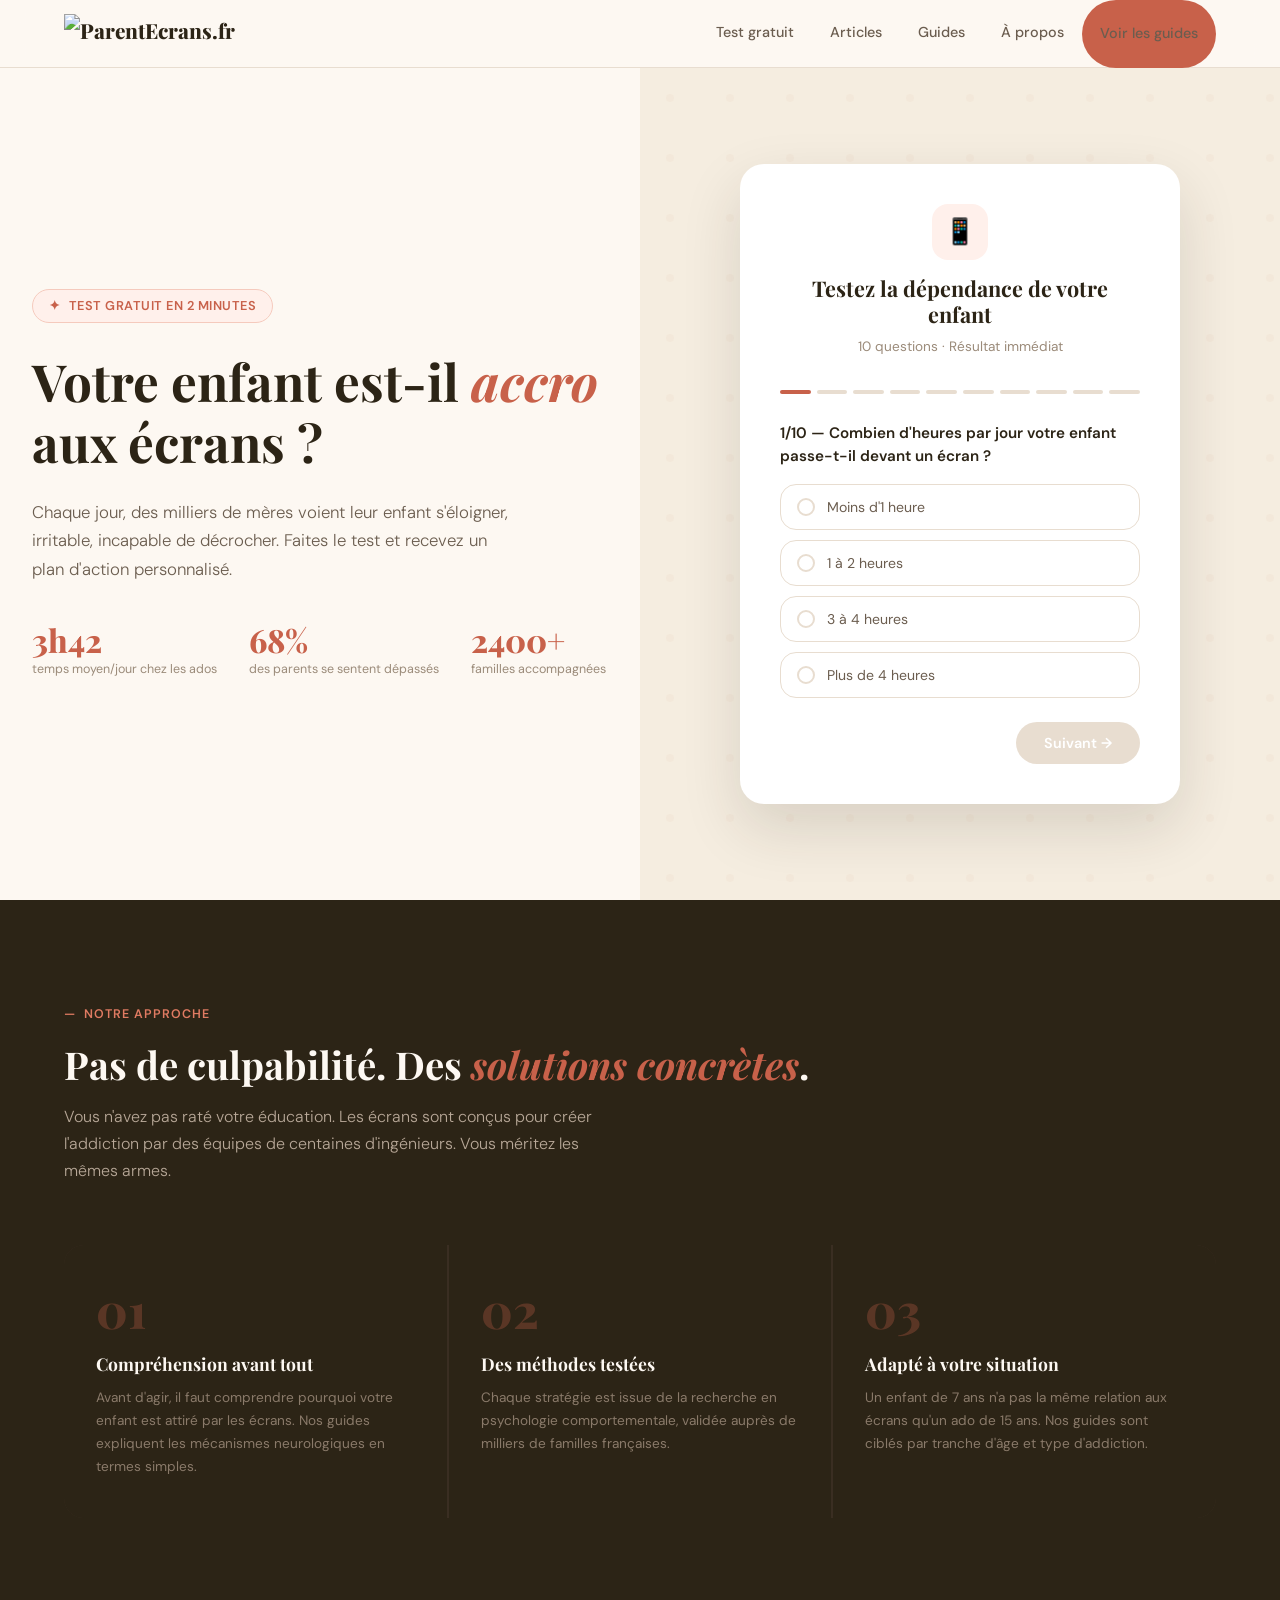
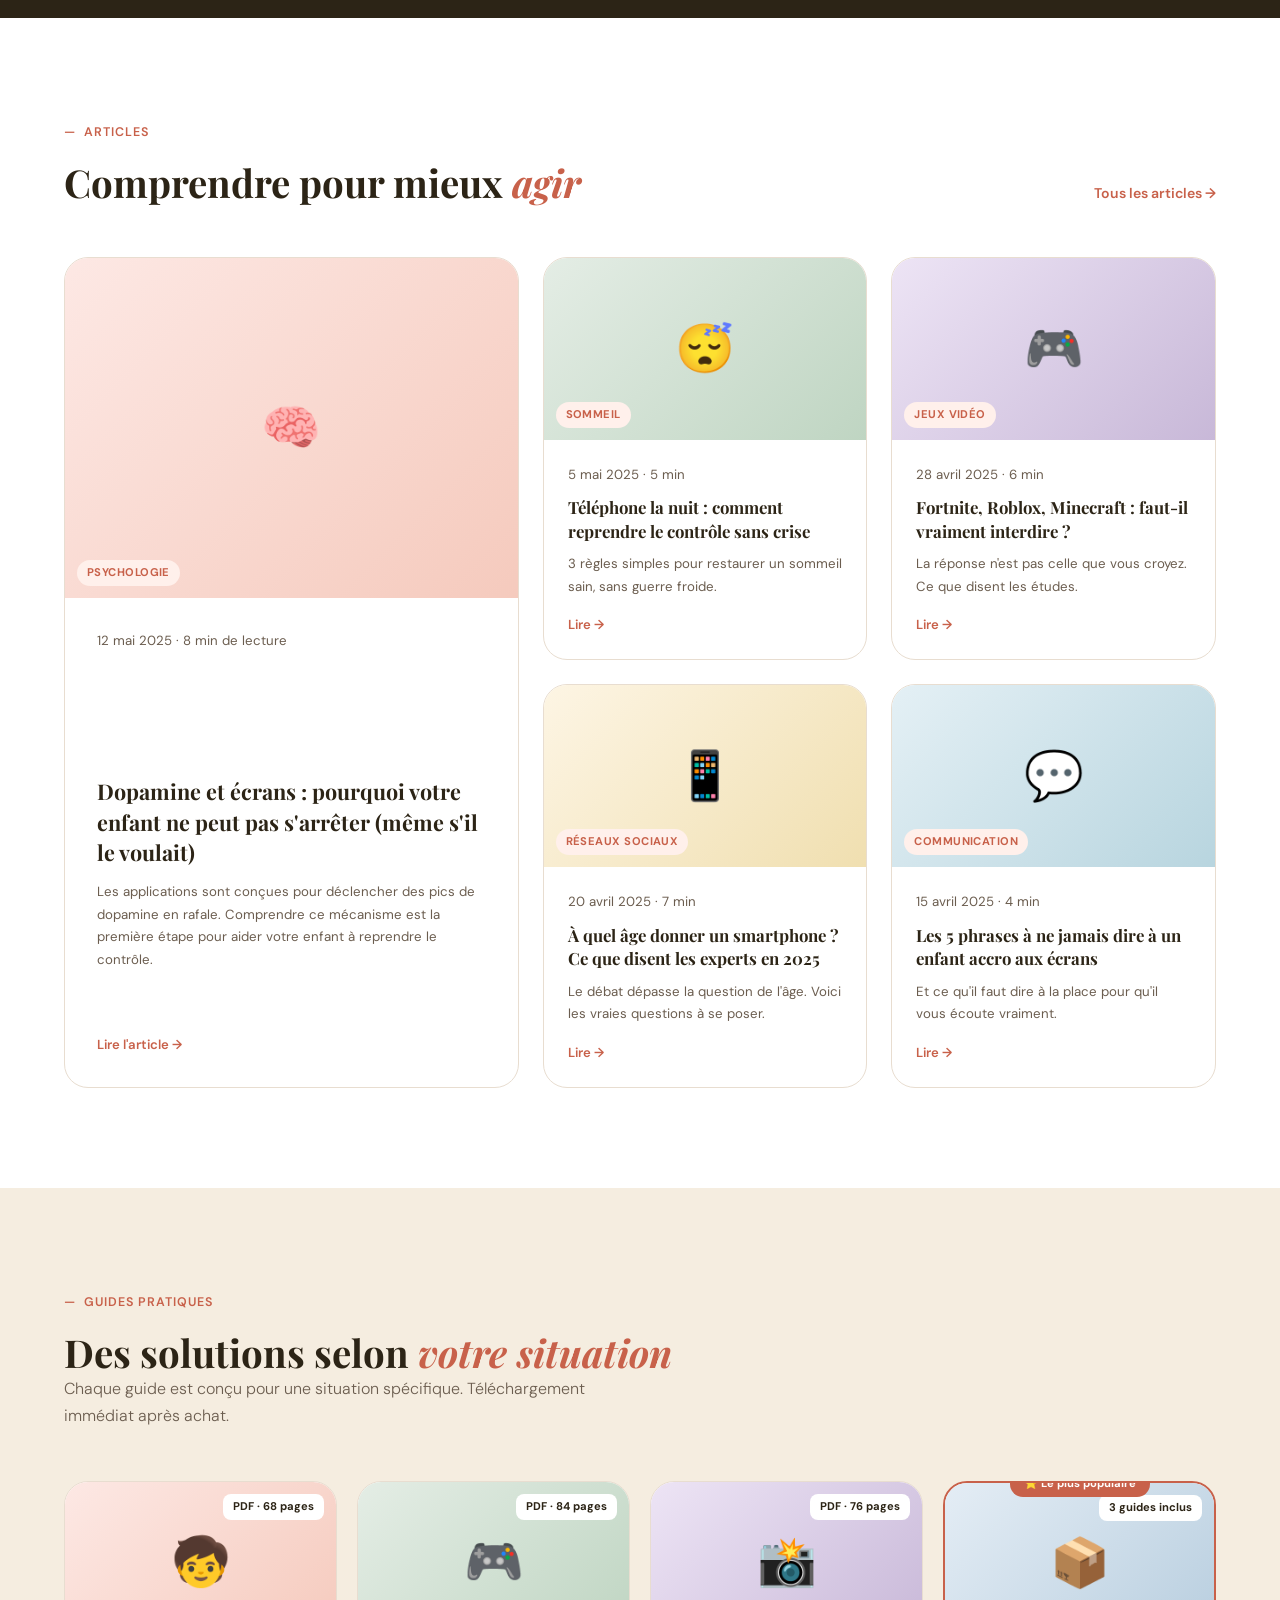
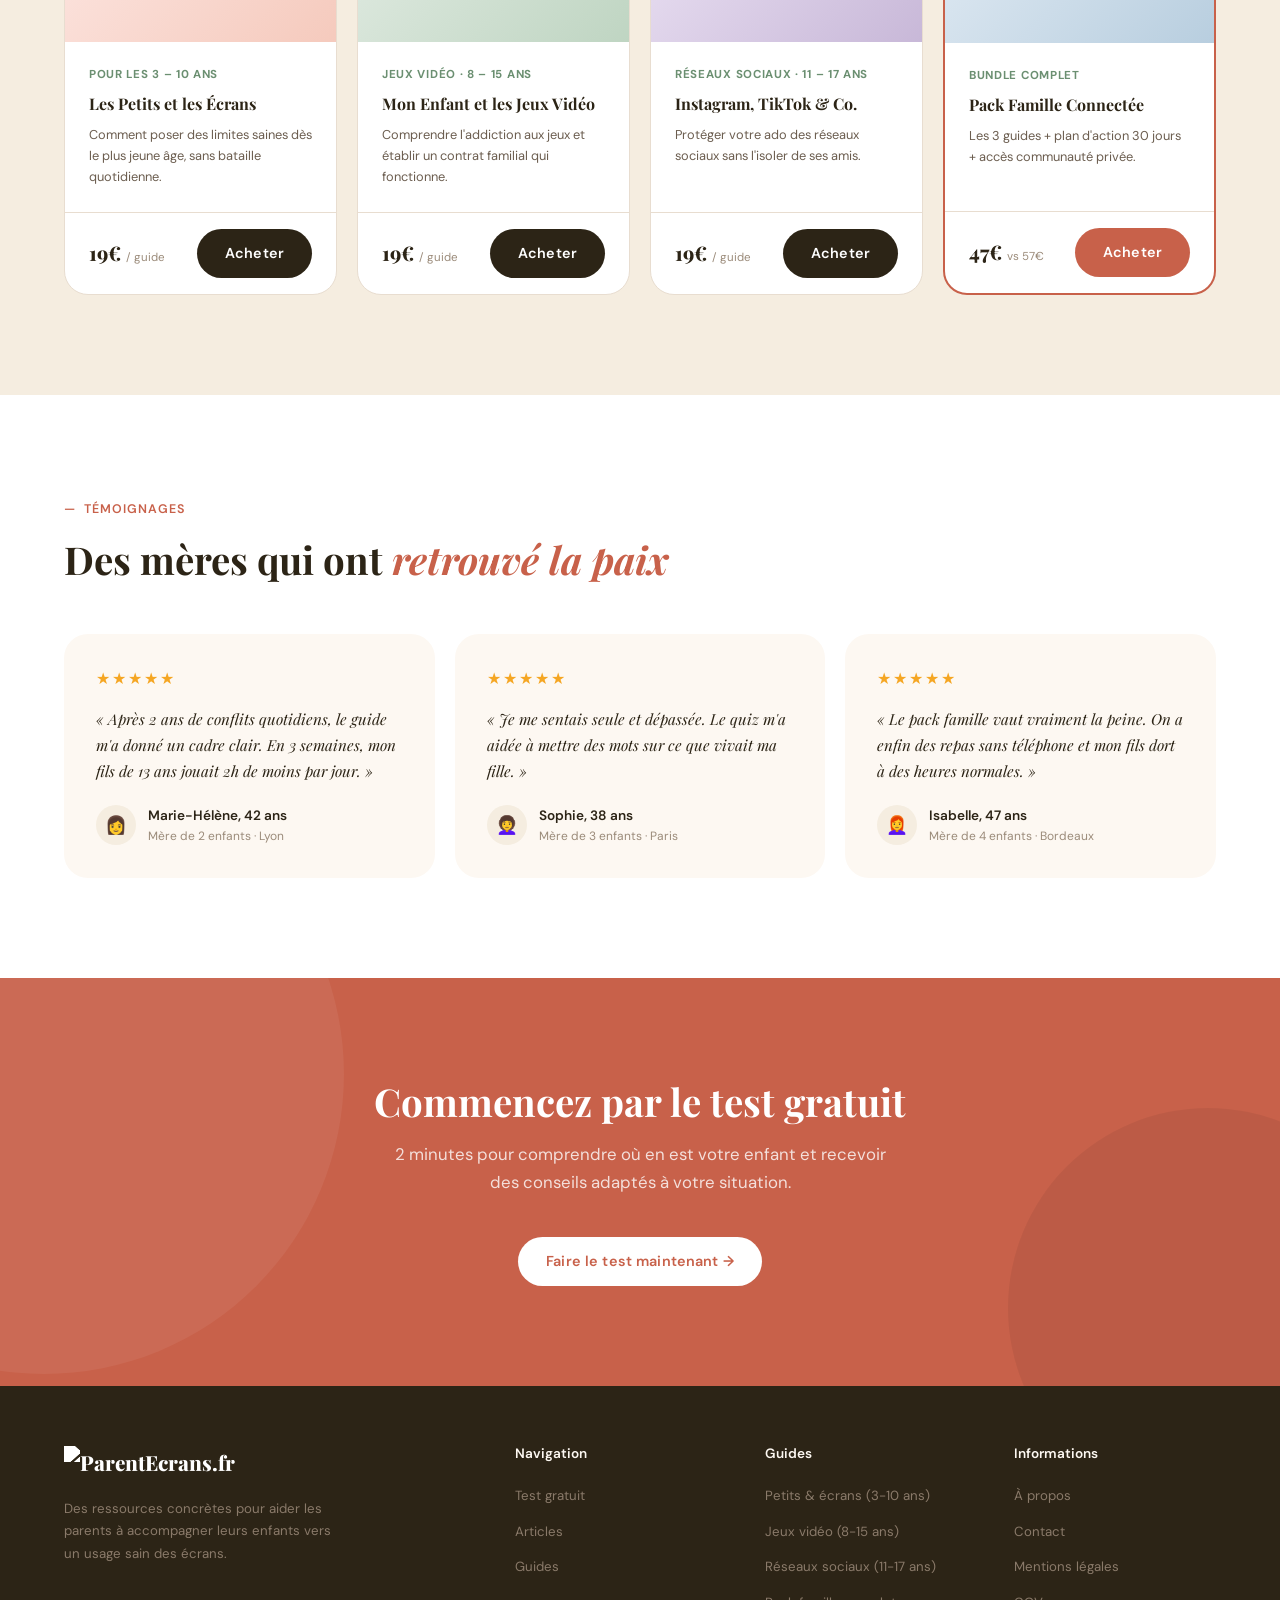
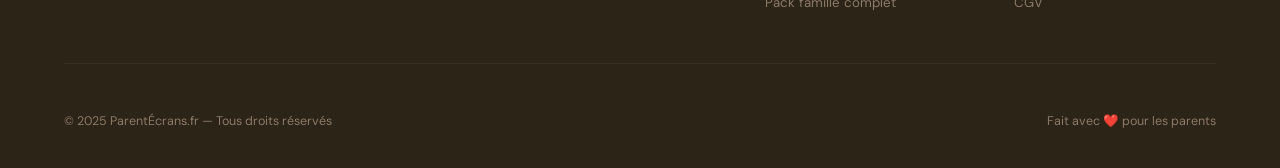
==== commit 02091b12: "Add files via upload" ====
--- a/parentecrans/index.html
+++ b/parentecrans/index.html
@@ -12,7 +12,7 @@
 
 <!-- NAV -->
 <nav class="nav">
-  <a href="index.html" class="nav__logo">Parent<span>Écrans</span></a>
+  <a href="index.html" class="nav__logo"><img src="assets/logo.png" alt="ParentEcrans.fr" style="height:40px;width:auto;"></a>
   <ul class="nav__links">
     <li><a href="#quiz">Test gratuit</a></li>
     <li><a href="pages/articles.html">Articles</a></li>
@@ -463,7 +463,7 @@
 <footer class="footer">
   <div class="footer__top">
     <div class="footer__brand">
-      <a href="index.html" class="footer__logo">Parent<span>Écrans</span></a>
+      <a href="index.html" class="footer__logo"><img src="assets/logo.png" alt="ParentEcrans.fr" style="height:36px;width:auto;filter:brightness(0) invert(1);"></a>
       <p>Des ressources concrètes pour aider les parents à accompagner leurs enfants vers un usage sain des écrans.</p>
     </div>
     <div class="footer__col">
